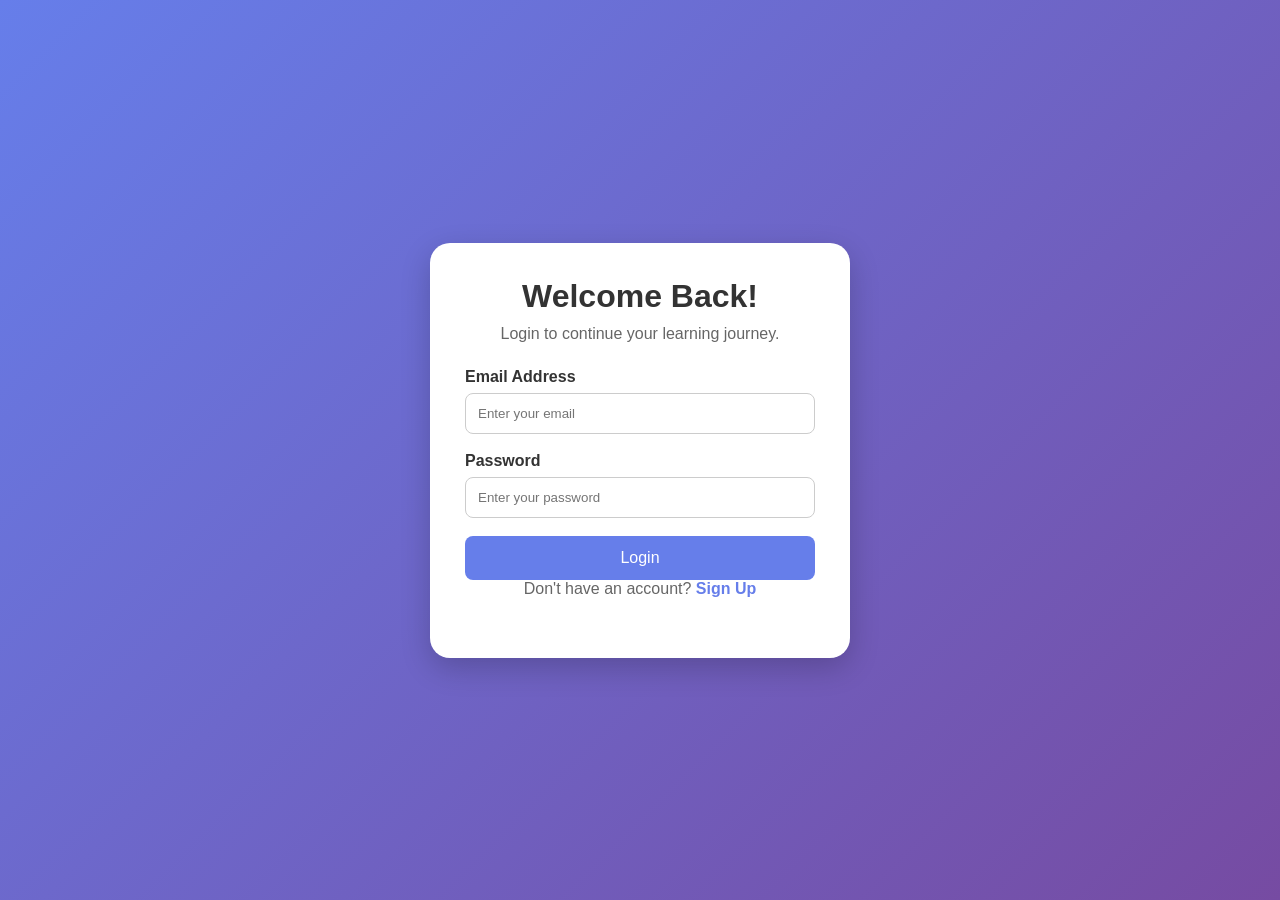
==== login.html @ c569c1af "improve quiz website design" ====
<!DOCTYPE html>
<html lang="en">

<head>
    <meta charset="UTF-8">
    <meta name="viewport" content="width=device-width, initial-scale=1.0">

    <title>Login - QuizMaster</title>

    <link rel="stylesheet" href="style.css">
</head>

<body class="signup-page">

    <div class="signup-container">

        <h1>Welcome Back!</h1>

        <p>Login to continue your learning journey.</p>

        <form id="login-form">

            <label for="login-email">Email Address</label>

            <input
                type="email"
                id="login-email"
                placeholder="Enter your email"
                required
            >

            <label for="login-password">Password</label>

            <input
                type="password"
                id="login-password"
                placeholder="Enter your password"
                required
            >

            <button type="submit">Login</button>

        </form>

        <p>
            Don't have an account?
            <a href="signup.html">Sign Up</a>
        </p>

    </div>
 <script src="login.js"></script>
</body>
</html>
---- style.css ----
* {
    margin: 0;
    padding: 0;
    box-sizing: border-box;
} 
body {
    font-family: Arial, Helvetica, sans-serif;
    background: linear-gradient(135deg,#dbeafe,#e0e7ff);
    min-height: 100vh;
    font-family: Arial, sans-serif;
    display: flex;
    justify-content: center;
    align-items: center;
    padding: 30px;
}
.home {
    background: white;
    width: 100%;
    max-width: 650px;
    padding: 40px;
    border-radius: 20px;
    text-align: center;
    box-shadow: 0 10px 35px rgba(0,0,0,0.12);
}
.home h1 {
    color: #1e3a8a;
    font-size: 32px;
    margin-bottom: 12px;
}
.home h2 {
    color: #1e293b;
    margin-bottom: 20px;
}
.subject-btn {
    background: #eff6ff;
    color: #1d4ed8;
    border: 2px solid #bfdbfe;
    padding: 12px 20px;
    margin: 8px;
    border-radius: 10px;
    font-size: 15px;
    cursor: pointer;
    transition: 0.3s;
}
.subject-btn:hover {
    background: #2563eb;
    color: white;
    transform: translateY(-3px);
}
#science-options {
    margin-top: 20px;
    padding: 20px;
    background: #f8fafc;
    border-radius: 12px;
}
#science-options h3 {
    color: white;
    border: none;
    padding: 13px 30px;
    border-radius: 10px;
    font-size: 16px;
    margin-top: 20px;
    cursor: pointer;
}
start-btn:hover {
    background: #1e40af;
}
.quiz {
    background: white;
    max-width: 600px;
    width: 100%;
    padding: 35px;
    margin-left: 10px;
    border-radius: 20px;
    box-shadow: 0 10px 35px rgba(0,0,0,0.12);
}
.quiz h2 {
    color: #1e3a8a;
    margin-bottom: 20px;
}
.option {
    display: block;
    width: 100%;
    padding: 12px;
    margin: 10px 0;
    border: 1px solid #bfdbfe;
    background: #eff6ff;
    border-radius: 8px;
    cursor: pointer;
} 
.option:hover {
    background: #dbeafe;
}
next-btn {
    background: #2563eb;
    color: white;
    padding: 12px 25px;
    border: none;
    border-radius: 8px;
    cursor: pointer;
} 
/* Selected answer */

.option.selected {
    background-color: #dbeafe;
}

/* Correct answer */

.option.correct {
    background-color: #bbf7d0;
    border: 2px solid #16a34a;
}

/* Incorrect answer */

.option.incorrect {
    background-color: #fecaca;
    border: 2px solid #dc2626;
}

/* Disabled options */

.option:disabled {
    cursor: not-allowed;
    opacity: 0.9;
}

/* Next button */

#next-btn {
    padding: 10px 25px;
    background-color: #2563eb;
    color: white;
    border: none;
    border-radius: 8px;
    cursor: pointer;
}
.subject-btn {
    background-color: white;
    color: #2563eb;
    border: 1px solid #60a5fa;
    padding: 12px 22px;
    border-radius: 10px;
    cursor: pointer;
    transition: 0.3s;
}

.subject-btn:hover {
    background-color: #dbeafe;
}

.subject-btn.selected {
    background-color: #2563eb;
    color: white;
    border-color: #2563eb;
}
/* SIGN UP PAGE */

.signup-page {
    min-height: 100vh;
    margin: 0;
    padding: 30px 15px;
    display: flex;
    justify-content: center;
    align-items: center;
    background: linear-gradient(135deg, #667eea, #764ba2);
    font-family: Arial, sans-serif;
}

.signup-container {
    width: 100%;
    max-width: 420px;
    padding: 35px;
    background-color: white;
    border-radius: 20px;
    box-shadow: 0 10px 30px rgba(0, 0, 0, 0.2);
}

.signup-container h1 {
    text-align: center;
    color: #333;
    margin-bottom: 10px;
}

.signup-container p {
    text-align: center;
    color: #666;
    margin-bottom: 25px;
}

.signup-container label {
    display: block;
    margin-bottom: 7px;
    color: #333;
    font-weight: bold;
}

.signup-container input {
    width: 100%;
    padding: 12px;
    margin-bottom: 18px;
    border: 1px solid #ccc;
    border-radius: 8px;
    box-sizing: border-box;
    outline: none;
}

.signup-container input:focus {
    border-color: #667eea;
    box-shadow: 0 0 5px rgba(102, 126, 234, 0.4);
}

.signup-container button {
    width: 100%;
    padding: 13px;
    background: #667eea;
    color: white;
    border: none;
    border-radius: 8px;
    font-size: 16px;
    cursor: pointer;
    transition: 0.3s;
}

.signup-container button:hover {
    background: #764ba2;
}

.signup-container a {
    color: #667eea;
    text-decoration: none;
    font-weight: bold;
}

.signup-container a:hover {
    text-decoration: underline;
}
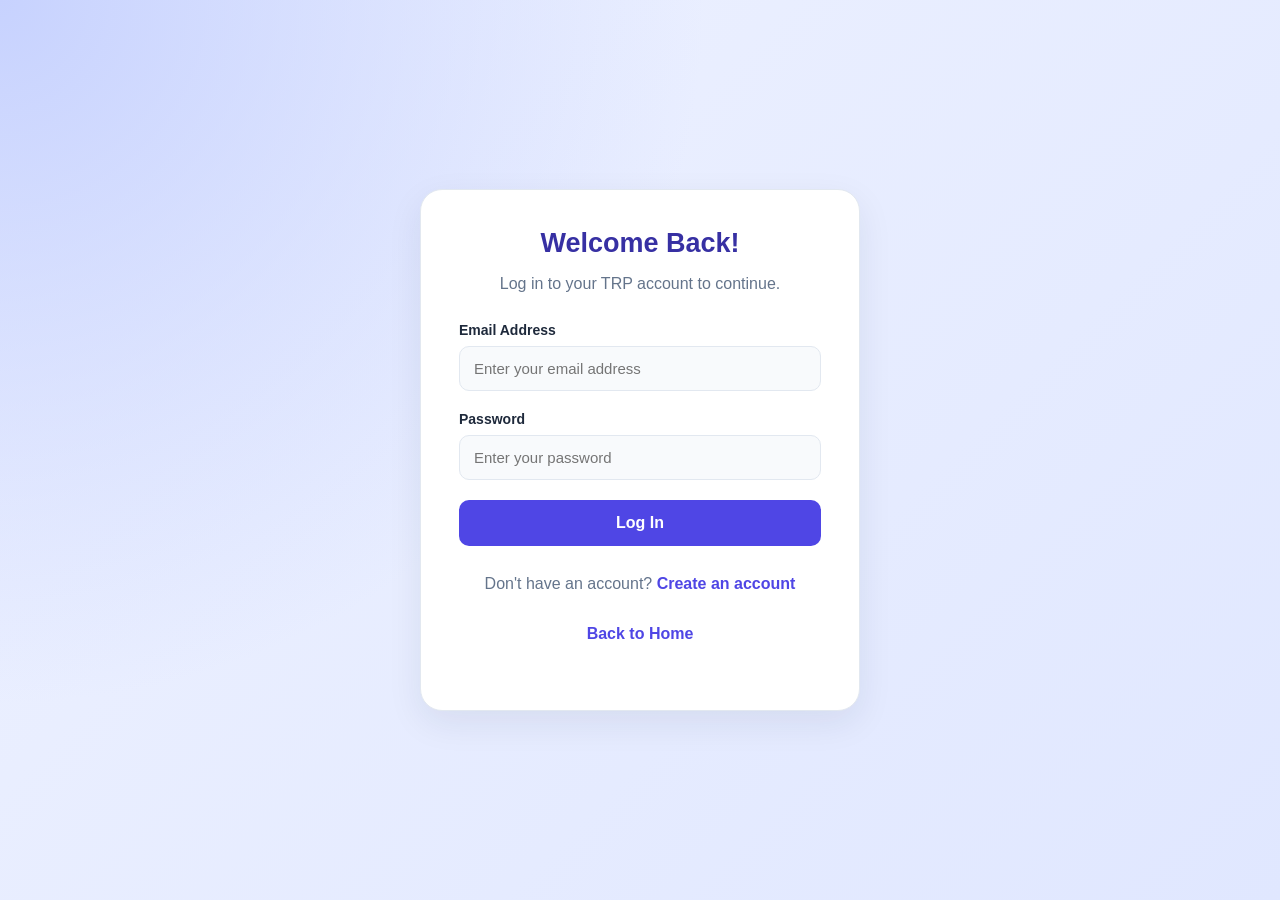
==== commit d13c4fdf: "Updated my website" ====
--- a/login.html
+++ b/login.html
@@ -1,53 +1,94 @@
+
 <!DOCTYPE html>
 <html lang="en">
 
 <head>
+    <!-- Character encoding -->
     <meta charset="UTF-8">
+
+    <!-- Responsive design -->
     <meta name="viewport" content="width=device-width, initial-scale=1.0">
 
-    <title>Login - QuizMaster</title>
+    <!-- Page description -->
+    <meta
+        name="description"
+        content="Log in to your TRP account and continue your learning journey."
+    >
 
+    <!-- Browser title -->
+    <title>Login | TRP</title>
+
+    <!-- Main stylesheet -->
     <link rel="stylesheet" href="style.css">
 </head>
 
 <body class="signup-page">
 
-    <div class="signup-container">
+    <!-- Login Container -->
+    <main class="signup-container">
 
+        <!-- Heading -->
         <h1>Welcome Back!</h1>
 
-        <p>Login to continue your learning journey.</p>
+        <p>Log in to your TRP account to continue.</p>
 
+        <!-- Login Form -->
         <form id="login-form">
 
-            <label for="login-email">Email Address</label>
+            <!-- Email -->
+            <label for="email">Email Address</label>
 
             <input
                 type="email"
-                id="login-email"
-                placeholder="Enter your email"
+                id="email"
+                name="email"
+                placeholder="Enter your email address"
+                autocomplete="email"
                 required
             >
 
-            <label for="login-password">Password</label>
+            <!-- Password -->
+            <label for="password">Password</label>
 
             <input
                 type="password"
-                id="login-password"
+                id="password"
+                name="password"
                 placeholder="Enter your password"
+                autocomplete="current-password"
                 required
             >
 
-            <button type="submit">Login</button>
+            <!-- Login Button -->
+            <button type="submit" id="login-btn">
+                Log In
+            </button>
+
+            <!-- Login Feedback -->
+            <p
+                id="login-message"
+                role="status"
+                aria-live="polite"
+            ></p>
 
         </form>
 
+        <!-- Signup Link -->
         <p>
             Don't have an account?
-            <a href="signup.html">Sign Up</a>
+            <a href="signup.html">Create an account</a>
         </p>
 
-    </div>
- <script src="login.js"></script>
+        <!-- Home Link -->
+        <p>
+            <a href="index.html">Back to Home</a>
+        </p>
+
+    </main>
+
+    <!-- Login JavaScript -->
+    <script type="module" src="login.js"></script>
+
 </body>
-</html>+
+</html>
--- a/style.css
+++ b/style.css
@@ -1,238 +1,584 @@
+
+/* =========================================
+   1. GLOBAL SETTINGS
+========================================= */
+
 * {
     margin: 0;
     padding: 0;
     box-sizing: border-box;
-} 
+}
+
+:root {
+    --primary: #4f46e5;
+    --primary-dark: #3730a3;
+    --primary-light: #eef2ff;
+
+    --background: #f5f7ff;
+    --surface: #ffffff;
+
+    --text: #1e293b;
+    --text-light: #64748b;
+
+    --border: #e2e8f0;
+
+    --success: #16a34a;
+    --success-light: #dcfce7;
+
+    --danger: #dc2626;
+    --danger-light: #fee2e2;
+
+    --shadow: 0 12px 35px rgba(30, 41, 59, 0.08);
+
+    --radius: 18px;
+}
+
+html {
+    scroll-behavior: smooth;
+}
+
 body {
     font-family: Arial, Helvetica, sans-serif;
-    background: linear-gradient(135deg,#dbeafe,#e0e7ff);
+    background: var(--background);
+    color: var(--text);
     min-height: 100vh;
-    font-family: Arial, sans-serif;
+    padding: 30px 20px;
+}
+
+
+/* =========================================
+   2. HOME PAGE
+========================================= */
+
+.home {
+    width: 100%;
+    max-width: 750px;
+    margin: 40px auto;
+    padding: 45px 35px;
+
+    background: var(--surface);
+    border: 1px solid var(--border);
+    border-radius: 24px;
+
+    text-align: center;
+    box-shadow: var(--shadow);
+}
+
+.home-header {
+    margin-bottom: 40px;
+}
+
+.home-header h1 {
+    font-size: 36px;
+    font-weight: 800;
+    color: var(--primary-dark);
+    margin-bottom: 14px;
+}
+
+.home-header p {
+    color: var(--text-light);
+    font-size: 16px;
+    line-height: 1.7;
+}
+
+.subject-section h2 {
+    font-size: 25px;
+    margin-bottom: 12px;
+}
+
+.subject-section > p {
+    color: var(--text-light);
+    margin-bottom: 25px;
+}
+
+
+/* =========================================
+   3. SUBJECT BUTTONS
+========================================= */
+
+.subject-options,
+.science-options {
     display: flex;
     justify-content: center;
     align-items: center;
-    padding: 30px;
-}
-.home {
-    background: white;
+    flex-wrap: wrap;
+    gap: 14px;
+}
+
+.subject-btn {
+    background: var(--primary-light);
+    color: var(--primary);
+
+    border: 2px solid #c7d2fe;
+    border-radius: 12px;
+
+    padding: 14px 22px;
+
+    font-size: 15px;
+    font-weight: 600;
+
+    cursor: pointer;
+
+    transition:
+        background 0.25s ease,
+        color 0.25s ease,
+        transform 0.25s ease,
+        border-color 0.25s ease;
+}
+
+.subject-btn:hover {
+    background: var(--primary);
+    color: white;
+    border-color: var(--primary);
+
+    transform: translateY(-3px);
+}
+
+.subject-btn.selected {
+    background: var(--primary);
+    color: white;
+    border-color: var(--primary);
+}
+
+
+/* =========================================
+   4. SCIENCE SUBJECTS
+========================================= */
+
+#science-option {
+    margin-top: 25px;
+    padding: 24px;
+
+    background: #f8fafc;
+    border: 1px solid var(--border);
+    border-radius: 16px;
+}
+
+#science-option h3 {
+    font-size: 18px;
+    margin-bottom: 18px;
+    color: var(--text);
+}
+
+
+/* =========================================
+   5. START QUIZ BUTTON
+========================================= */
+
+#start-btn {
+    display: inline-block;
+
+    margin-top: 30px;
+    padding: 14px 35px;
+
+    background: var(--primary);
+    color: white;
+
+    border: none;
+    border-radius: 12px;
+
+    font-size: 16px;
+    font-weight: 700;
+
+    cursor: pointer;
+
+    transition:
+        background 0.25s ease,
+        transform 0.25s ease,
+        box-shadow 0.25s ease;
+}
+
+#start-btn:hover {
+    background: var(--primary-dark);
+    transform: translateY(-2px);
+    box-shadow: 0 8px 20px rgba(79, 70, 229, 0.25);
+}
+
+
+/* =========================================
+   6. QUIZ CONTAINER
+========================================= */
+
+.quiz {
     width: 100%;
-    max-width: 650px;
+    max-width: 700px;
+
+    margin: 35px auto;
     padding: 40px;
-    border-radius: 20px;
-    text-align: center;
-    box-shadow: 0 10px 35px rgba(0,0,0,0.12);
-}
-.home h1 {
-    color: #1e3a8a;
-    font-size: 32px;
-    margin-bottom: 12px;
-}
-.home h2 {
-    color: #1e293b;
+
+    background: var(--surface);
+
+    border: 1px solid var(--border);
+    border-radius: 22px;
+
+    box-shadow: var(--shadow);
+}
+
+.quiz-header {
+    margin-bottom: 30px;
+}
+
+.quiz h2 {
+    color: var(--primary-dark);
+    font-size: 27px;
     margin-bottom: 20px;
 }
-.subject-btn {
-    background: #eff6ff;
-    color: #1d4ed8;
-    border: 2px solid #bfdbfe;
-    padding: 12px 20px;
-    margin: 8px;
-    border-radius: 10px;
-    font-size: 15px;
-    cursor: pointer;
-    transition: 0.3s;
-}
-.subject-btn:hover {
-    background: #2563eb;
-    color: white;
-    transform: translateY(-3px);
-}
-#science-options {
-    margin-top: 20px;
-    padding: 20px;
-    background: #f8fafc;
-    border-radius: 12px;
-}
-#science-options h3 {
-    color: white;
-    border: none;
-    padding: 13px 30px;
-    border-radius: 10px;
-    font-size: 16px;
-    margin-top: 20px;
-    cursor: pointer;
-}
-start-btn:hover {
-    background: #1e40af;
-}
-.quiz {
-    background: white;
-    max-width: 600px;
-    width: 100%;
-    padding: 35px;
-    margin-left: 10px;
-    border-radius: 20px;
-    box-shadow: 0 10px 35px rgba(0,0,0,0.12);
-}
-.quiz h2 {
-    color: #1e3a8a;
-    margin-bottom: 20px;
-}
+
+#question {
+    font-size: 19px;
+    font-weight: 600;
+    line-height: 1.7;
+    color: var(--text);
+}
+
+
+/* =========================================
+   7. ANSWER OPTIONS
+========================================= */
+
+.answer-options {
+    display: flex;
+    flex-direction: column;
+    gap: 13px;
+}
+
 .option {
     display: block;
     width: 100%;
-    padding: 12px;
-    margin: 10px 0;
-    border: 1px solid #bfdbfe;
-    background: #eff6ff;
-    border-radius: 8px;
+
+    padding: 16px 18px;
+
+    background: #f8fafc;
+    color: var(--text);
+
+    border: 2px solid var(--border);
+    border-radius: 12px;
+
+    text-align: left;
+    font-size: 15px;
+    line-height: 1.5;
+
     cursor: pointer;
-} 
-.option:hover {
-    background: #dbeafe;
-}
-next-btn {
-    background: #2563eb;
-    color: white;
-    padding: 12px 25px;
-    border: none;
-    border-radius: 8px;
-    cursor: pointer;
-} 
-/* Selected answer */
+
+    transition:
+        background 0.2s ease,
+        border-color 0.2s ease,
+        transform 0.2s ease;
+}
+
+.option:hover:not(:disabled) {
+    background: var(--primary-light);
+    border-color: var(--primary);
+    transform: translateX(3px);
+}
+
+
+/* Selected Answer */
 
 .option.selected {
-    background-color: #dbeafe;
-}
-
-/* Correct answer */
+    background: var(--primary-light);
+    border-color: var(--primary);
+}
+
+
+/* Correct Answer */
 
 .option.correct {
-    background-color: #bbf7d0;
-    border: 2px solid #16a34a;
-}
-
-/* Incorrect answer */
+    background: var(--success-light);
+    border: 2px solid var(--success);
+    color: #166534;
+}
+
+
+/* Incorrect Answer */
 
 .option.incorrect {
-    background-color: #fecaca;
-    border: 2px solid #dc2626;
-}
-
-/* Disabled options */
+    background: var(--danger-light);
+    border: 2px solid var(--danger);
+    color: #991b1b;
+}
+
+
+/* Disabled Answers */
 
 .option:disabled {
     cursor: not-allowed;
-    opacity: 0.9;
-}
-
-/* Next button */
+    opacity: 1;
+}
+
+
+/* =========================================
+   8. NEXT BUTTON
+========================================= */
 
 #next-btn {
-    padding: 10px 25px;
-    background-color: #2563eb;
+    display: inline-block;
+
+    margin-top: 25px;
+    padding: 13px 30px;
+
+    background: var(--primary);
     color: white;
+
     border: none;
-    border-radius: 8px;
+    border-radius: 10px;
+
+    font-size: 15px;
+    font-weight: 700;
+
     cursor: pointer;
-}
-.subject-btn {
-    background-color: white;
-    color: #2563eb;
-    border: 1px solid #60a5fa;
-    padding: 12px 22px;
-    border-radius: 10px;
-    cursor: pointer;
-    transition: 0.3s;
-}
-
-.subject-btn:hover {
-    background-color: #dbeafe;
-}
-
-.subject-btn.selected {
-    background-color: #2563eb;
-    color: white;
-    border-color: #2563eb;
-}
-/* SIGN UP PAGE */
+
+    transition:
+        background 0.25s ease,
+        transform 0.25s ease;
+}
+
+#next-btn:hover:not(:disabled) {
+    background: var(--primary-dark);
+    transform: translateY(-2px);
+}
+
+#next-btn:disabled {
+    background: #cbd5e1;
+    color: #64748b;
+    cursor: not-allowed;
+}
+
+
+/* =========================================
+   9. LOGIN AND SIGNUP PAGES
+========================================= */
 
 .signup-page {
     min-height: 100vh;
-    margin: 0;
-    padding: 30px 15px;
+
     display: flex;
     justify-content: center;
     align-items: center;
-    background: linear-gradient(135deg, #667eea, #764ba2);
-    font-family: Arial, sans-serif;
+
+    padding: 30px 15px;
+
+    background:
+        radial-gradient(
+            circle at top left,
+            #c7d2fe,
+            transparent 45%
+        ),
+        linear-gradient(
+            135deg,
+            #eef2ff,
+            #e0e7ff
+        );
 }
 
 .signup-container {
     width: 100%;
-    max-width: 420px;
-    padding: 35px;
-    background-color: white;
-    border-radius: 20px;
-    box-shadow: 0 10px 30px rgba(0, 0, 0, 0.2);
+    max-width: 440px;
+
+    padding: 38px;
+
+    background: var(--surface);
+
+    border: 1px solid var(--border);
+    border-radius: 22px;
+
+    box-shadow: var(--shadow);
 }
 
 .signup-container h1 {
     text-align: center;
-    color: #333;
-    margin-bottom: 10px;
+    color: var(--primary-dark);
+
+    font-size: 27px;
+    margin-bottom: 12px;
 }
 
 .signup-container p {
     text-align: center;
-    color: #666;
+    color: var(--text-light);
+
+    line-height: 1.6;
     margin-bottom: 25px;
 }
+
+
+/* Login and Signup Labels */
 
 .signup-container label {
     display: block;
-    margin-bottom: 7px;
-    color: #333;
-    font-weight: bold;
-}
+
+    margin-bottom: 8px;
+
+    color: var(--text);
+    font-size: 14px;
+    font-weight: 600;
+}
+
+
+/* Login and Signup Inputs */
 
 .signup-container input {
+    display: block;
     width: 100%;
-    padding: 12px;
-    margin-bottom: 18px;
-    border: 1px solid #ccc;
-    border-radius: 8px;
-    box-sizing: border-box;
+
+    padding: 13px 14px;
+    margin-bottom: 20px;
+
+    background: #f8fafc;
+
+    border: 1px solid var(--border);
+    border-radius: 10px;
+
+    color: var(--text);
+    font-size: 15px;
+
     outline: none;
+
+    transition:
+        border-color 0.2s ease,
+        box-shadow 0.2s ease,
+        background 0.2s ease;
 }
 
 .signup-container input:focus {
-    border-color: #667eea;
-    box-shadow: 0 0 5px rgba(102, 126, 234, 0.4);
-}
+    background: white;
+
+    border-color: var(--primary);
+
+    box-shadow: 0 0 0 4px rgba(79, 70, 229, 0.12);
+}
+
+
+/* Login and Signup Buttons */
 
 .signup-container button {
     width: 100%;
-    padding: 13px;
-    background: #667eea;
+
+    padding: 14px;
+
+    background: var(--primary);
     color: white;
+
     border: none;
-    border-radius: 8px;
+    border-radius: 10px;
+
     font-size: 16px;
+    font-weight: 700;
+
     cursor: pointer;
-    transition: 0.3s;
+
+    transition:
+        background 0.25s ease,
+        transform 0.25s ease;
 }
 
 .signup-container button:hover {
-    background: #764ba2;
-}
+    background: var(--primary-dark);
+    transform: translateY(-2px);
+}
+
+
+/* Login and Signup Links */
 
 .signup-container a {
-    color: #667eea;
+    color: var(--primary);
     text-decoration: none;
-    font-weight: bold;
+    font-weight: 700;
 }
 
 .signup-container a:hover {
     text-decoration: underline;
-}+}
+
+
+/* =========================================
+   10. KEYBOARD ACCESSIBILITY
+========================================= */
+
+button:focus-visible,
+a:focus-visible,
+input:focus-visible {
+    outline: 3px solid #818cf8;
+    outline-offset: 3px;
+}
+
+
+/* =========================================
+   11. RESPONSIVE DESIGN
+========================================= */
+
+@media (max-width: 600px) {
+
+    body {
+        padding: 15px;
+    }
+
+    .home {
+        margin: 20px auto;
+        padding: 30px 20px;
+        border-radius: 18px;
+    }
+
+    .home-header h1 {
+        font-size: 29px;
+    }
+
+    .home-header p {
+        font-size: 14px;
+    }
+
+    .subject-section h2 {
+        font-size: 22px;
+    }
+
+    .subject-btn {
+        width: 100%;
+        padding: 14px;
+    }
+
+    .quiz {
+        margin: 20px auto;
+        padding: 25px 20px;
+        border-radius: 18px;
+    }
+
+    .quiz h2 {
+        font-size: 23px;
+    }
+
+    #question {
+        font-size: 17px;
+    }
+
+    .option {
+        padding: 14px;
+    }
+
+    #start-btn,
+    #next-btn {
+        width: 100%;
+    }
+
+    .signup-container {
+        padding: 28px 22px;
+    }
+
+}
+
+
+/* =========================================
+   12. REDUCED MOTION ACCESSIBILITY
+========================================= */
+
+@media (prefers-reduced-motion: reduce) {
+
+    *,
+    *::before,
+    *::after {
+        scroll-behavior: auto !important;
+        transition-duration: 0.01ms !important;
+        animation-duration: 0.01ms !important;
+        animation-iteration-count: 1 !important;
+    }
+
+}
